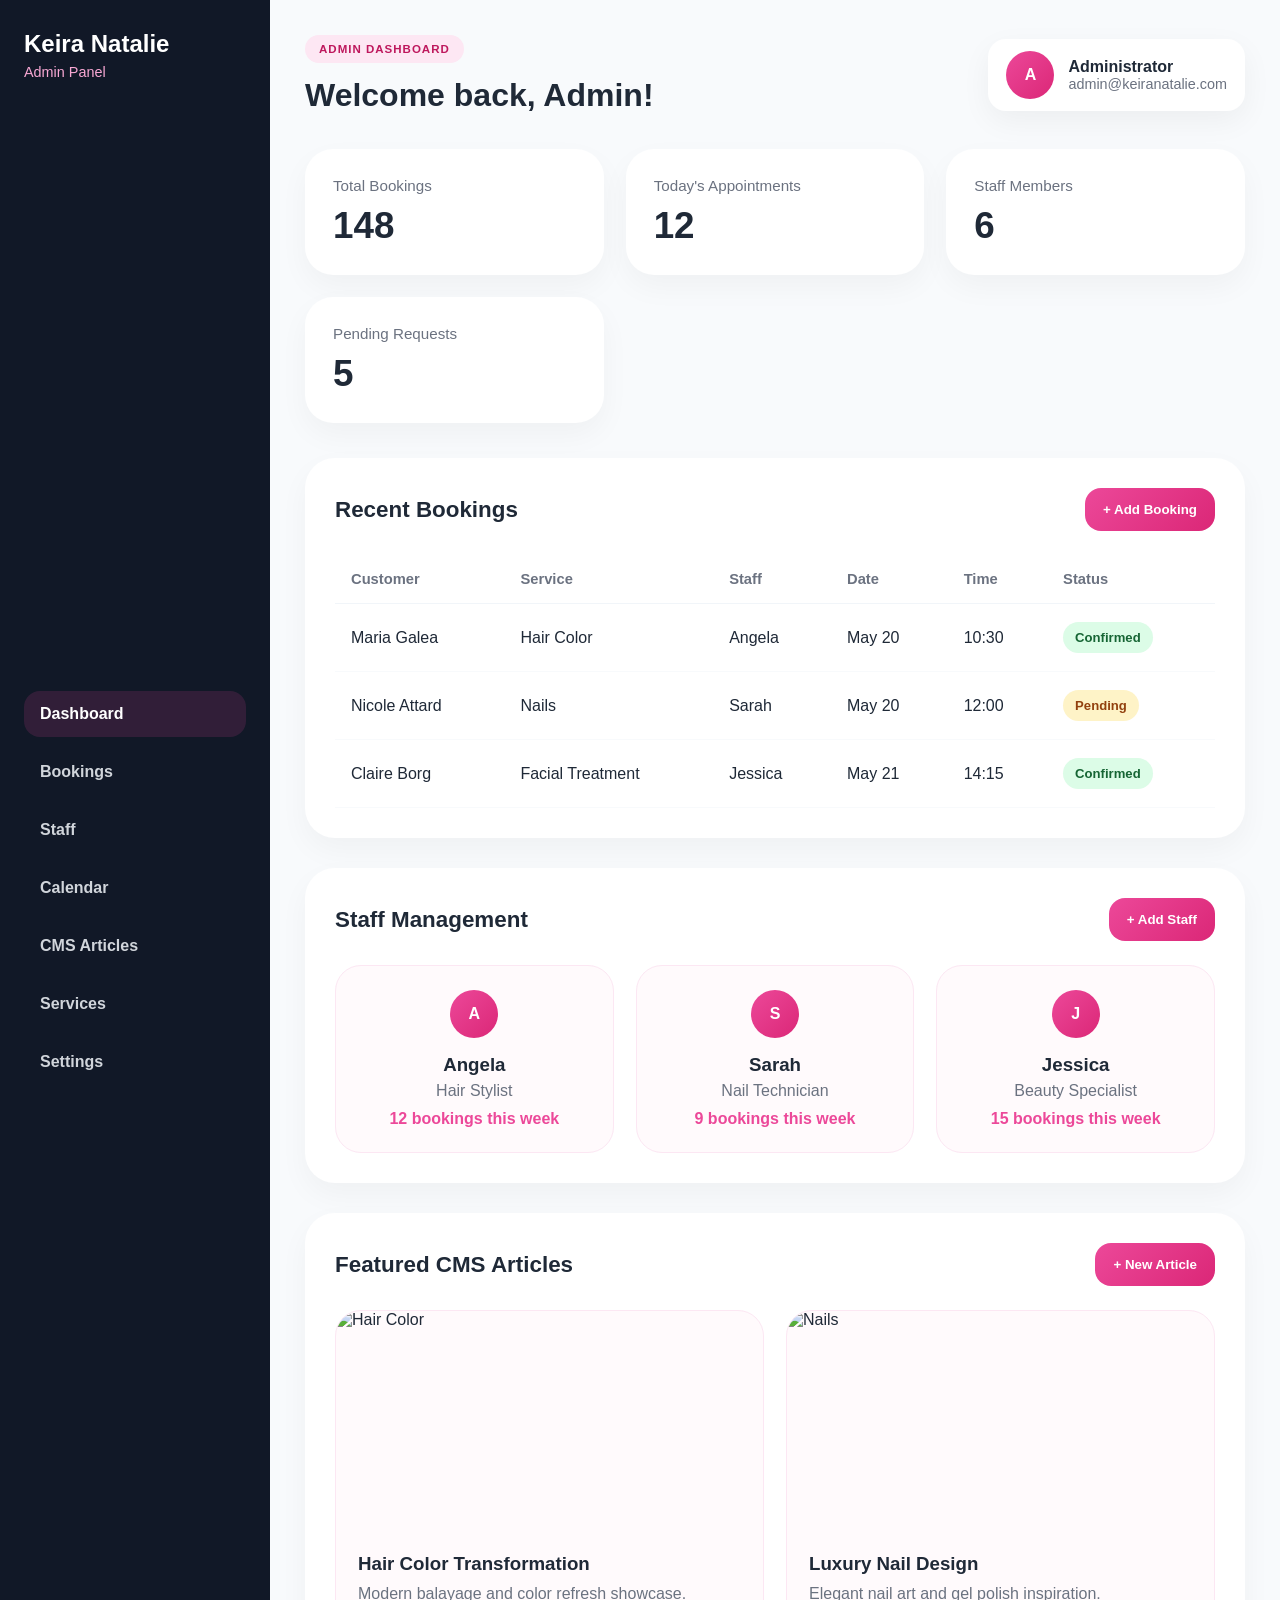
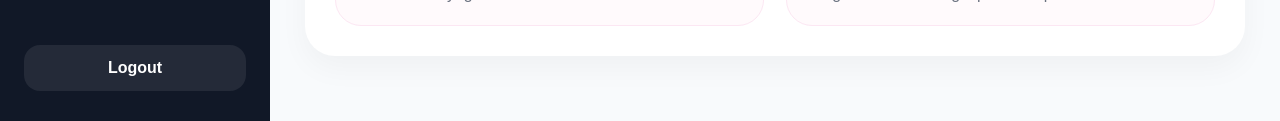
==== admin-dashboard.html @ ca8b6e3d "Add files via upload" ====
<!DOCTYPE html>
<html lang="en">
<head>
  <meta charset="UTF-8" />
  <meta name="viewport" content="width=device-width, initial-scale=1.0" />

  <title>Admin Dashboard | Keira Natalie Beauty & Hair Studio</title>

  <link rel="stylesheet" href="dashboard.css" />
</head>

<body>

  <div class="dashboard">

    <!-- SIDEBAR -->

    <aside class="sidebar">

      <div class="sidebar-logo">
        <h2>Keira Natalie</h2>
        <span>Admin Panel</span>
      </div>

      <nav class="sidebar-nav">
        <a href="#" class="active">Dashboard</a>
        <a href="#">Bookings</a>
        <a href="#">Staff</a>
        <a href="#">Calendar</a>
        <a href="#">CMS Articles</a>
        <a href="#">Services</a>
        <a href="#">Settings</a>
      </nav>

      <a href="login.html" class="logout-btn">
        Logout
      </a>

    </aside>

    <!-- MAIN -->

    <main class="main-content">

      <!-- TOPBAR -->

      <header class="topbar">

        <div>
          <p class="dashboard-label">Admin Dashboard</p>
          <h1>Welcome back, Admin!</h1>
        </div>

        <div class="admin-profile">
          <div class="profile-avatar">A</div>

          <div>
            <strong>Administrator</strong>
            <p>admin@keiranatalie.com</p>
          </div>
        </div>

      </header>

      <!-- STATS -->

      <section class="stats-grid">

        <div class="stat-card">
          <span>Total Bookings</span>
          <h2>148</h2>
        </div>

        <div class="stat-card">
          <span>Today's Appointments</span>
          <h2>12</h2>
        </div>

        <div class="stat-card">
          <span>Staff Members</span>
          <h2>6</h2>
        </div>

        <div class="stat-card">
          <span>Pending Requests</span>
          <h2>5</h2>
        </div>

      </section>

      <!-- BOOKINGS -->

      <section class="dashboard-section">

        <div class="section-header">
          <h2>Recent Bookings</h2>

          <button class="primary-btn">
            + Add Booking
          </button>
        </div>

        <div class="table-wrapper">

          <table>

            <thead>
              <tr>
                <th>Customer</th>
                <th>Service</th>
                <th>Staff</th>
                <th>Date</th>
                <th>Time</th>
                <th>Status</th>
              </tr>
            </thead>

            <tbody>

              <tr>
                <td>Maria Galea</td>
                <td>Hair Color</td>
                <td>Angela</td>
                <td>May 20</td>
                <td>10:30</td>
                <td>
                  <span class="status confirmed">
                    Confirmed
                  </span>
                </td>
              </tr>

              <tr>
                <td>Nicole Attard</td>
                <td>Nails</td>
                <td>Sarah</td>
                <td>May 20</td>
                <td>12:00</td>
                <td>
                  <span class="status pending">
                    Pending
                  </span>
                </td>
              </tr>

              <tr>
                <td>Claire Borg</td>
                <td>Facial Treatment</td>
                <td>Jessica</td>
                <td>May 21</td>
                <td>14:15</td>
                <td>
                  <span class="status confirmed">
                    Confirmed
                  </span>
                </td>
              </tr>

            </tbody>

          </table>

        </div>

      </section>

      <!-- STAFF -->

      <section class="dashboard-section">

        <div class="section-header">
          <h2>Staff Management</h2>

          <button class="primary-btn">
            + Add Staff
          </button>
        </div>

        <div class="staff-grid">

          <div class="staff-card">
            <div class="staff-avatar">A</div>

            <h3>Angela</h3>

            <p>Hair Stylist</p>

            <span>12 bookings this week</span>
          </div>

          <div class="staff-card">
            <div class="staff-avatar">S</div>

            <h3>Sarah</h3>

            <p>Nail Technician</p>

            <span>9 bookings this week</span>
          </div>

          <div class="staff-card">
            <div class="staff-avatar">J</div>

            <h3>Jessica</h3>

            <p>Beauty Specialist</p>

            <span>15 bookings this week</span>
          </div>

        </div>

      </section>

      <!-- CMS -->

      <section class="dashboard-section">

        <div class="section-header">
          <h2>Featured CMS Articles</h2>

          <button class="primary-btn">
            + New Article
          </button>
        </div>

        <div class="cms-grid">

          <article class="cms-card">
            <img 
              src="images/service1.jpg" 
              alt="Hair Color"
            />

            <div class="cms-content">
              <h3>Hair Color Transformation</h3>

              <p>
                Modern balayage and color refresh showcase.
              </p>
            </div>
          </article>

          <article class="cms-card">
            <img 
              src="images/service2.jpg" 
              alt="Nails"
            />

            <div class="cms-content">
              <h3>Luxury Nail Design</h3>

              <p>
                Elegant nail art and gel polish inspiration.
              </p>
            </div>
          </article>

        </div>

      </section>

    </main>

  </div>
  <script src="dashboard.js"></script>
</body>
</html>
---- dashboard.css ----
* {
  margin: 0;
  padding: 0;
  box-sizing: border-box;
}

body {
  font-family: "Inter", Arial, sans-serif;
  background: #f8fafc;
  color: #1f2937;
}

/* DASHBOARD LAYOUT */

.dashboard {
  display: grid;
  grid-template-columns: 270px 1fr;
  min-height: 100vh;
}

/* SIDEBAR */

.sidebar {
  background: #111827;
  color: white;

  padding: 30px 24px;

  display: flex;
  flex-direction: column;
  justify-content: space-between;
}

.sidebar-logo h2 {
  font-size: 1.5rem;
  margin-bottom: 5px;
}

.sidebar-logo span {
  color: #f9a8d4;
  font-size: 0.9rem;
}

.sidebar-nav {
  margin-top: 50px;

  display: flex;
  flex-direction: column;
  gap: 12px;
}

.sidebar-nav a {
  text-decoration: none;
  color: #d1d5db;

  padding: 14px 16px;

  border-radius: 16px;

  transition: 0.25s ease;

  font-weight: 600;
}

.sidebar-nav a:hover,
.sidebar-nav a.active {
  background: rgba(236, 72, 153, 0.15);
  color: white;
}

.logout-btn {
  text-decoration: none;

  background: rgba(255, 255, 255, 0.08);

  padding: 14px 16px;

  border-radius: 16px;

  color: white;

  text-align: center;

  font-weight: 700;

  transition: 0.25s ease;
}

.logout-btn:hover {
  background: rgba(236, 72, 153, 0.2);
}

/* MAIN CONTENT */

.main-content {
  padding: 35px;
}

/* TOPBAR */

.topbar {
  display: flex;
  justify-content: space-between;
  align-items: center;

  gap: 20px;

  margin-bottom: 35px;
}

.dashboard-label {
  display: inline-block;

  padding: 8px 14px;

  border-radius: 999px;

  background: #fde7f3;
  color: #be185d;

  font-size: 0.72rem;
  font-weight: 700;

  letter-spacing: 1px;
  text-transform: uppercase;

  margin-bottom: 14px;
}

.topbar h1 {
  font-size: 2rem;
}

.admin-profile {
  display: flex;
  align-items: center;
  gap: 14px;

  background: white;

  padding: 12px 18px;

  border-radius: 18px;

  box-shadow: 0 10px 30px rgba(0, 0, 0, 0.05);
}

.admin-profile p {
  color: #6b7280;
  font-size: 0.9rem;
}

.profile-avatar,
.staff-avatar {
  width: 48px;
  height: 48px;

  border-radius: 50%;

  display: flex;
  justify-content: center;
  align-items: center;

  background: linear-gradient(
    135deg,
    #ec4899,
    #db2777
  );

  color: white;

  font-weight: 800;
}

/* STATS */

.stats-grid {
  display: grid;
  grid-template-columns: repeat(auto-fit, minmax(220px, 1fr));

  gap: 22px;

  margin-bottom: 35px;
}

.stat-card {
  background: white;

  border-radius: 28px;

  padding: 28px;

  box-shadow: 0 12px 30px rgba(0, 0, 0, 0.04);
}

.stat-card span {
  color: #6b7280;
  font-size: 0.95rem;
}

.stat-card h2 {
  font-size: 2.3rem;
  margin-top: 10px;
}

/* DASHBOARD SECTION */

.dashboard-section {
  background: white;

  border-radius: 30px;

  padding: 30px;

  margin-bottom: 30px;

  box-shadow: 0 12px 30px rgba(0, 0, 0, 0.04);
}

.section-header {
  display: flex;
  justify-content: space-between;
  align-items: center;

  gap: 20px;

  margin-bottom: 24px;
}

.section-header h2 {
  font-size: 1.4rem;
}

/* BUTTON */

.primary-btn {
  border: none;

  padding: 14px 18px;

  border-radius: 16px;

  background: linear-gradient(
    135deg,
    #ec4899,
    #db2777
  );

  color: white;

  font-weight: 700;

  cursor: pointer;

  transition: 0.25s ease;
}

.primary-btn:hover {
  transform: translateY(-2px);

  box-shadow: 0 12px 25px rgba(236, 72, 153, 0.25);
}

/* TABLE */

.table-wrapper {
  overflow-x: auto;
}

table {
  width: 100%;
  border-collapse: collapse;
}

table th {
  text-align: left;

  padding: 16px;

  color: #6b7280;

  font-size: 0.92rem;
  font-weight: 700;

  border-bottom: 1px solid #f1f5f9;
}

table td {
  padding: 18px 16px;

  border-bottom: 1px solid #f8fafc;
}

.status {
  display: inline-flex;

  padding: 8px 12px;

  border-radius: 999px;

  font-size: 0.82rem;
  font-weight: 700;
}

.status.confirmed {
  background: #dcfce7;
  color: #166534;
}

.status.pending {
  background: #fef3c7;
  color: #92400e;
}

/* STAFF */

.staff-grid {
  display: grid;
  grid-template-columns: repeat(auto-fit, minmax(220px, 1fr));

  gap: 22px;
}

.staff-card {
  background: #fffafc;

  border-radius: 26px;

  padding: 24px;

  text-align: center;

  border: 1px solid #fce7f3;
}

.staff-card .staff-avatar {
  margin: 0 auto 16px;
}

.staff-card h3 {
  margin-bottom: 6px;
}

.staff-card p {
  color: #6b7280;
  margin-bottom: 10px;
}

.staff-card span {
  color: #ec4899;
  font-weight: 600;
}

/* CMS */

.cms-grid {
  display: grid;
  grid-template-columns: repeat(auto-fit, minmax(260px, 1fr));

  gap: 22px;
}

.cms-card {
  overflow: hidden;

  border-radius: 26px;

  background: #fffafc;

  border: 1px solid #fce7f3;
}

.cms-card img {
  width: 100%;
  height: 220px;

  object-fit: cover;

  display: block;
}

.cms-content {
  padding: 22px;
}

.cms-content h3 {
  margin-bottom: 10px;
}

.cms-content p {
  color: #6b7280;
}

/* MOBILE */

@media (max-width: 992px) {

  .dashboard {
    grid-template-columns: 1fr;
  }

  .sidebar {
    display: none;
  }

  .main-content {
    padding: 22px;
  }

  .topbar {
    flex-direction: column;
    align-items: flex-start;
  }

}

@media (max-width: 768px) {

  .main-content {
    padding: 18px;
  }

  .dashboard-section {
    padding: 22px;
  }

  .section-header {
    flex-direction: column;
    align-items: flex-start;
  }

  .topbar h1 {
    font-size: 1.6rem;
  }

}
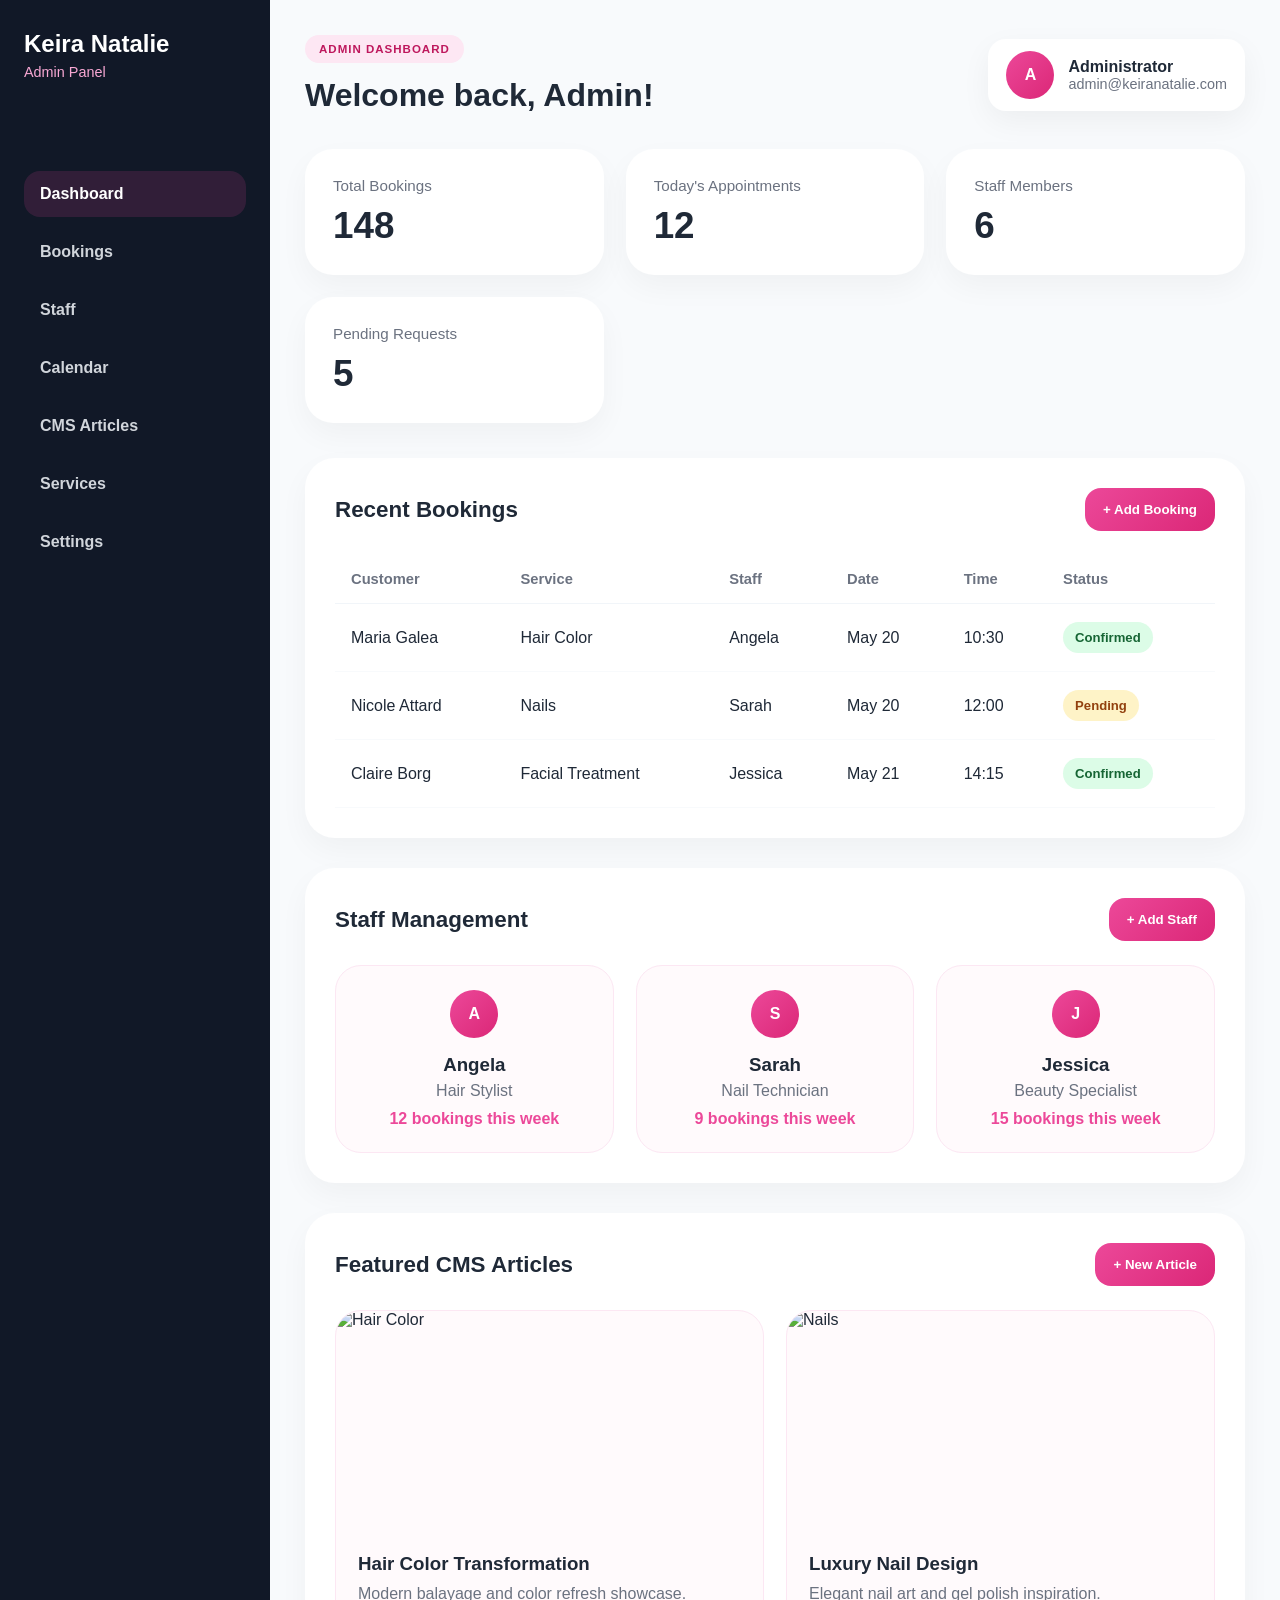
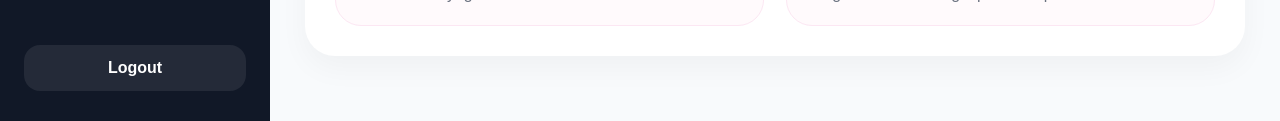
==== commit 33f86c22: "Update admin-dashboard.html" ====
--- a/admin-dashboard.html
+++ b/admin-dashboard.html
@@ -6,6 +6,7 @@
 
   <title>Admin Dashboard | Keira Natalie Beauty & Hair Studio</title>
 
+  <link rel="icon" type="image/png" href="favicon.png">
   <link rel="stylesheet" href="dashboard.css" />
 </head>
 
@@ -265,4 +266,4 @@
   </div>
   <script src="dashboard.js"></script>
 </body>
-</html>+</html>
--- a/dashboard.css
+++ b/dashboard.css
@@ -28,7 +28,8 @@
 
   display: flex;
   flex-direction: column;
-  justify-content: space-between;
+
+  gap: 40px;
 }
 
 .sidebar-logo h2 {
@@ -84,6 +85,7 @@
   font-weight: 700;
 
   transition: 0.25s ease;
+  margin-top: auto;
 }
 
 .logout-btn:hover {
@@ -433,4 +435,4 @@
     font-size: 1.6rem;
   }
 
-}+}
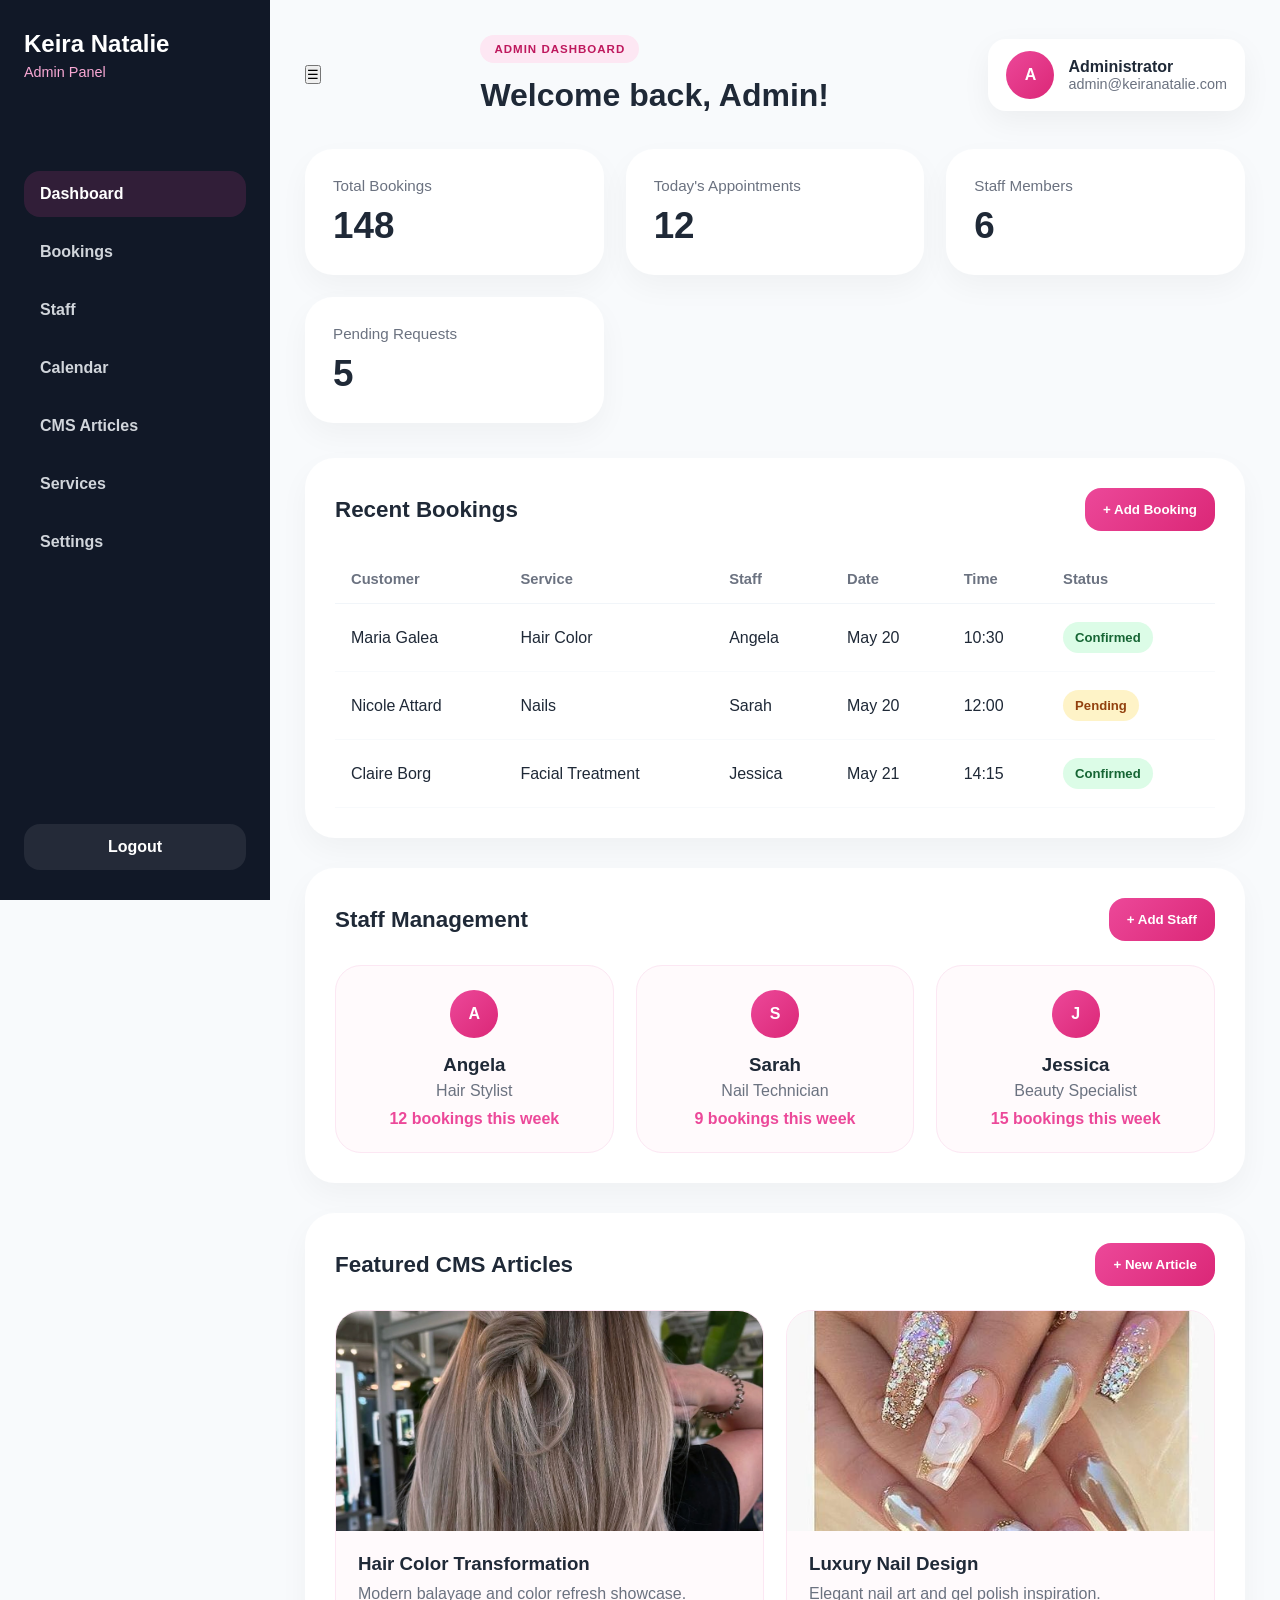
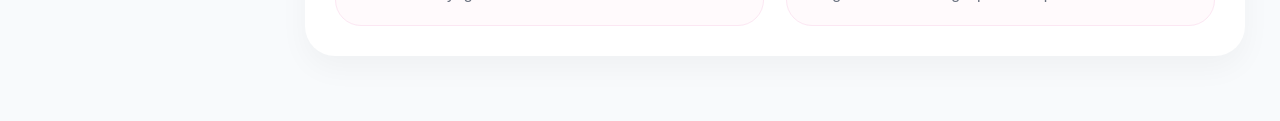
==== commit 9cb17bb4: "Update admin-dashboard.html" ====
--- a/admin-dashboard.html
+++ b/admin-dashboard.html
@@ -24,9 +24,9 @@
       </div>
 
       <nav class="sidebar-nav">
-        <a href="#" class="active">Dashboard</a>
-        <a href="#">Bookings</a>
-        <a href="#">Staff</a>
+        <a href="#dashboard" class="active">Dashboard</a>
+        <a href="#recent-bookings">Bookings</a>
+        <a href="#staff">Staff</a>
         <a href="#">Calendar</a>
         <a href="#">CMS Articles</a>
         <a href="#">Services</a>
@@ -46,9 +46,13 @@
       <!-- TOPBAR -->
 
       <header class="topbar">
+        
+        <button class="dashboard-menu-btn" id="dashboardMenuBtn">
+          ☰
+        </button>
 
         <div>
-          <p class="dashboard-label">Admin Dashboard</p>
+          <p class="dashboard-label" id="dashboard">Admin Dashboard</p>
           <h1>Welcome back, Admin!</h1>
         </div>
 
@@ -91,7 +95,7 @@
 
       <!-- BOOKINGS -->
 
-      <section class="dashboard-section">
+      <section class="dashboard-section" id="recent-bookings">
 
         <div class="section-header">
           <h2>Recent Bookings</h2>
@@ -169,7 +173,7 @@
 
       <section class="dashboard-section">
 
-        <div class="section-header">
+        <div class="section-header" id="staff">
           <h2>Staff Management</h2>
 
           <button class="primary-btn">
@@ -229,7 +233,7 @@
 
           <article class="cms-card">
             <img 
-              src="images/service1.jpg" 
+              src="images/blonde-dimensional-hair-color.jpg" 
               alt="Hair Color"
             />
 
@@ -244,7 +248,7 @@
 
           <article class="cms-card">
             <img 
-              src="images/service2.jpg" 
+              src="images/cover11.jpg" 
               alt="Nails"
             />
 
--- a/dashboard.css
+++ b/dashboard.css
@@ -10,11 +10,13 @@
   color: #1f2937;
 }
 
+html {
+  scroll-behavior: smooth;
+}
+
 /* DASHBOARD LAYOUT */
 
 .dashboard {
-  display: grid;
-  grid-template-columns: 270px 1fr;
   min-height: 100vh;
 }
 
@@ -30,6 +32,15 @@
   flex-direction: column;
 
   gap: 40px;
+
+  position: fixed;
+  top: 0;
+  left: 0;
+
+  width: 270px;
+  height: 100vh;
+
+  overflow-y: auto;
 }
 
 .sidebar-logo h2 {
@@ -95,7 +106,10 @@
 /* MAIN CONTENT */
 
 .main-content {
+  margin-left: 270px;
   padding: 35px;
+
+  min-height: 100vh;
 }
 
 /* TOPBAR */
@@ -415,6 +429,124 @@
   }
 
 }
+/* CALENDAR */
+
+.calendar-demo {
+  display: grid;
+  grid-template-columns: repeat(auto-fit, minmax(150px, 1fr));
+  gap: 18px;
+}
+
+.calendar-day {
+  background: #fffafc;
+  border: 1px solid #fce7f3;
+  border-radius: 24px;
+  padding: 22px;
+  min-height: 150px;
+
+  display: flex;
+  flex-direction: column;
+  justify-content: space-between;
+
+  transition: 0.25s ease;
+}
+
+.calendar-day:hover {
+  transform: translateY(-4px);
+  box-shadow: 0 14px 30px rgba(236, 72, 153, 0.12);
+}
+
+.calendar-day strong {
+  color: #be185d;
+  font-size: 0.95rem;
+}
+
+.calendar-day span {
+  font-size: 2.4rem;
+  font-weight: 800;
+  color: #111827;
+}
+
+.calendar-day small {
+  color: #6b7280;
+  font-weight: 600;
+}
+
+.calendar-day.active {
+  background: linear-gradient(135deg, #ec4899, #db2777);
+  border-color: transparent;
+  color: white;
+}
+
+.calendar-day.active strong,
+.calendar-day.active span,
+.calendar-day.active small {
+  color: white;
+}
+
+.calendar-day.leave {
+  background: #f3f4f6;
+  border-color: #e5e7eb;
+}
+
+.calendar-day.leave strong {
+  color: #6b7280;
+}
+
+/* LEAVE FORM / INPUTS */
+
+.leave-form {
+  display: grid;
+  grid-template-columns: repeat(2, 1fr);
+  gap: 22px;
+}
+
+.leave-form label {
+  display: flex;
+  flex-direction: column;
+  gap: 10px;
+
+  color: #374151;
+  font-weight: 700;
+}
+
+.leave-form input,
+.leave-form textarea {
+  width: 100%;
+  border: 1px solid #e5e7eb;
+  outline: none;
+
+  padding: 15px 16px;
+  border-radius: 16px;
+
+  font: inherit;
+  color: #111827;
+  background: #f9fafb;
+
+  transition: 0.25s ease;
+}
+
+.leave-form input:focus,
+.leave-form textarea:focus {
+  border-color: #ec4899;
+  background: white;
+  box-shadow: 0 0 0 4px rgba(236, 72, 153, 0.12);
+}
+
+.leave-form textarea {
+  min-height: 130px;
+  resize: vertical;
+}
+
+.leave-form label:nth-child(3),
+.leave-form button {
+  grid-column: 1 / -1;
+}
+
+.leave-form button {
+  justify-self: flex-start;
+}
+
 
 @media (max-width: 768px) {
 
@@ -435,4 +567,29 @@
     font-size: 1.6rem;
   }
 
-}
+    .leave-form {
+    grid-template-columns: 1fr;
+  }
+
+  .calendar-demo {
+    grid-template-columns: 1fr;
+  }
+
+  @media (max-width: 992px) {
+
+  .sidebar {
+    display: none;
+  }
+
+  .main-content {
+    margin-left: 0;
+    padding: 22px;
+  }
+
+  .topbar {
+    flex-direction: column;
+    align-items: flex-start;
+  }
+  }
+
+}
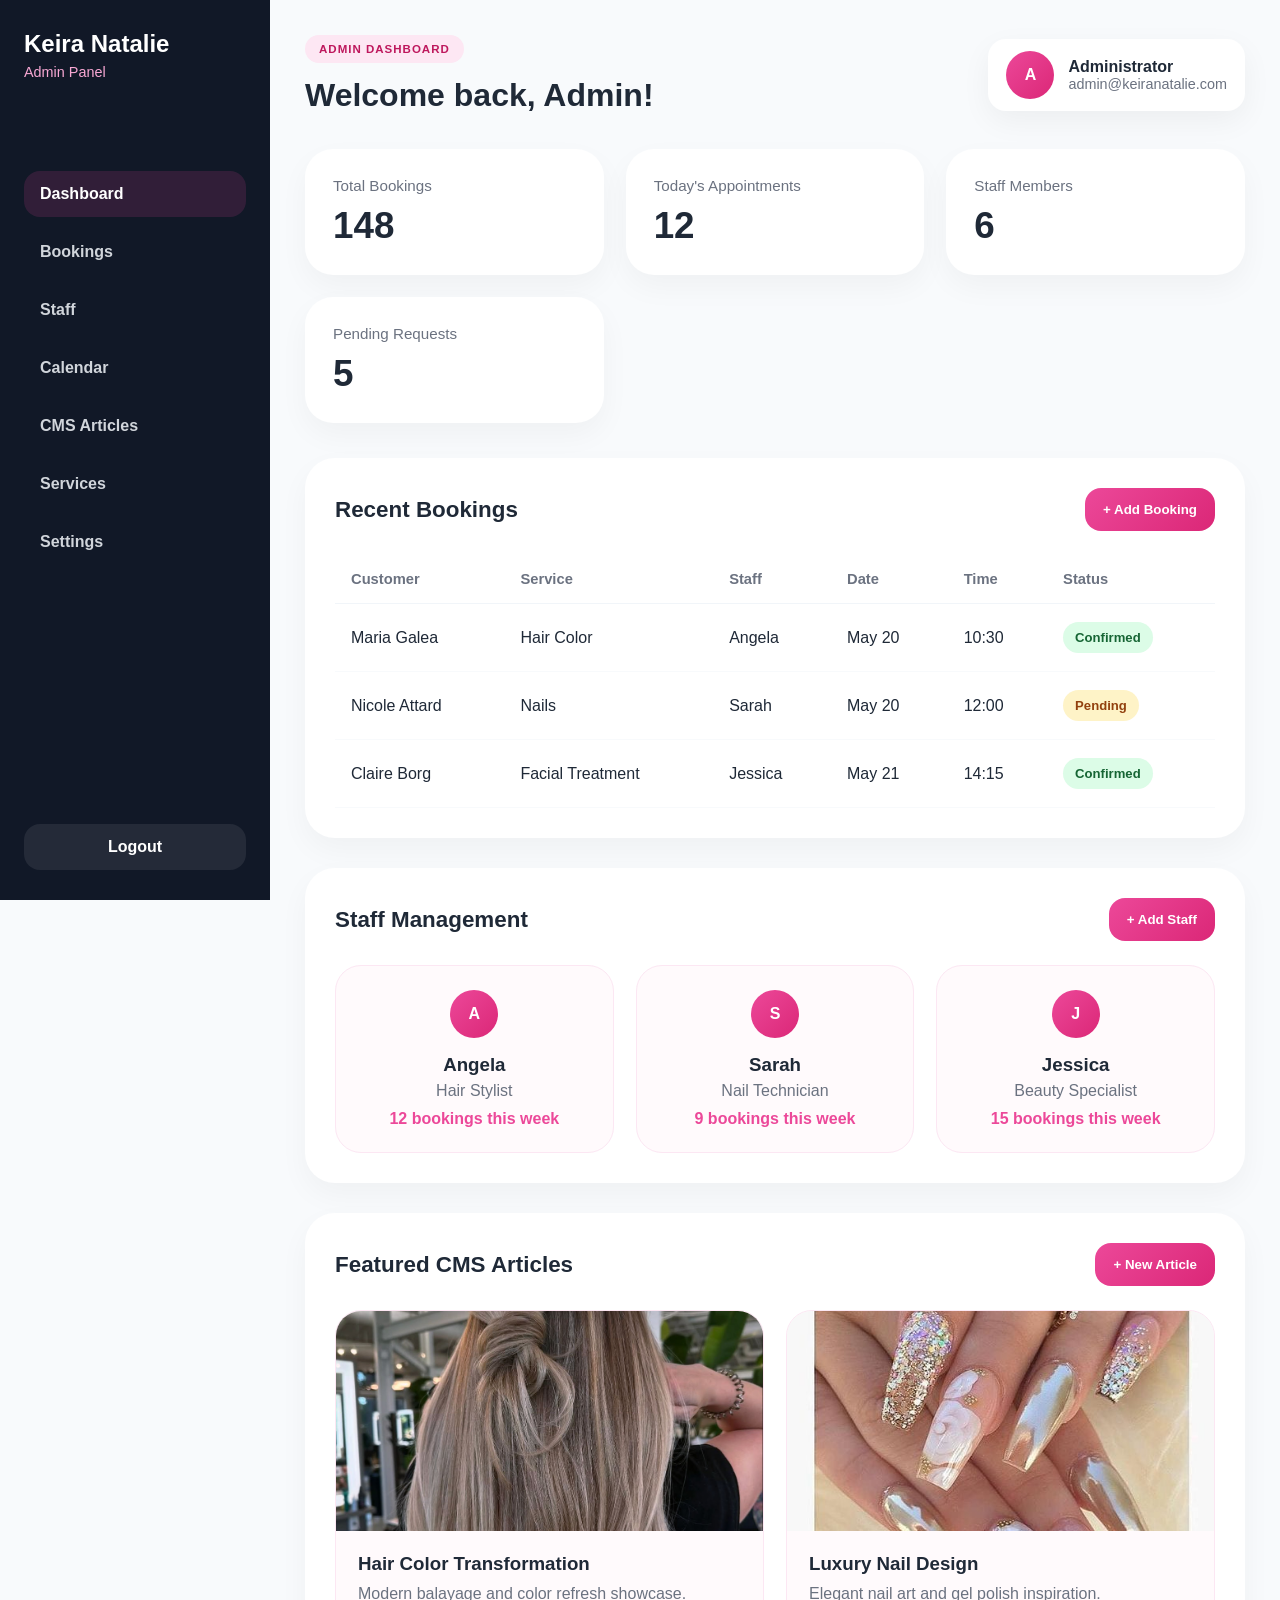
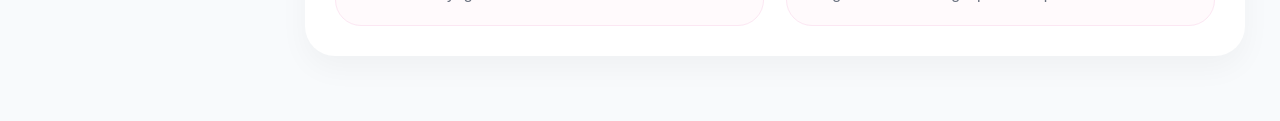
==== commit 565d04bd: "Add sidebar close button to admin dashboard Added a sidebar close button for better navigation." ====
--- a/admin-dashboard.html
+++ b/admin-dashboard.html
@@ -17,6 +17,10 @@
     <!-- SIDEBAR -->
 
     <aside class="sidebar">
+
+      <button class="sidebar-close-btn" id="sidebarCloseBtn">
+        ×
+      </button>
 
       <div class="sidebar-logo">
         <h2>Keira Natalie</h2>
--- a/dashboard.css
+++ b/dashboard.css
@@ -20,6 +20,10 @@
   min-height: 100vh;
 }
 
+.dashboard-menu-btn {
+  display: none;
+}
+
 /* SIDEBAR */
 
 .sidebar {
@@ -78,6 +82,10 @@
 .sidebar-nav a.active {
   background: rgba(236, 72, 153, 0.15);
   color: white;
+}
+
+.sidebar-close-btn {
+  display: none;
 }
 
 .logout-btn {
@@ -416,18 +424,82 @@
   }
 
   .sidebar {
-    display: none;
+    position: fixed;
+    top: 0;
+    left: -100%;
+
+    width: 280px;
+    height: 100vh;
+
+    z-index: 2000;
+
+    transition: left 0.3s ease;
+
+    display: flex;
+  }
+
+  .sidebar.active {
+    left: 0;
+  }
+
+  .sidebar-close-btn {
+    position: absolute;
+    top: 18px;
+    right: 18px;
+
+    width: 38px;
+    height: 38px;
+
+    display: flex;
+    align-items: center;
+    justify-content: center;
+
+    border: none;
+    border-radius: 50%;
+
+    background: rgba(255, 255, 255, 0.08);
+    color: white;
+
+    font-size: 1.8rem;
+    line-height: 1;
+
+    cursor: pointer;
+  }
+
+  .sidebar-close-btn:hover {
+    background: rgba(236, 72, 153, 0.25);
   }
 
   .main-content {
-    padding: 22px;
-  }
-
+    margin-left: 0;
+    width: 100%;
+    padding: 20px 16px;
+  }
+  
   .topbar {
     flex-direction: column;
     align-items: flex-start;
   }
 
+  .dashboard-menu-btn {
+    width: 46px;
+    height: 46px;
+
+    display: flex;
+    align-items: center;
+    justify-content: center;
+
+    border: none;
+    border-radius: 14px;
+
+    background: white;
+
+    font-size: 1.5rem;
+    cursor: pointer;
+
+    box-shadow: 0 10px 25px rgba(0,0,0,0.06);
+  }
+  
 }
 /* CALENDAR */
 
@@ -578,18 +650,64 @@
   @media (max-width: 992px) {
 
   .sidebar {
-    display: none;
+    position: fixed;
+    top: 0;
+    left: -280px;
+
+    width: 280px;
+    height: 100vh;
+
+    z-index: 3000;
+
+    display: flex !important;
+
+    transition: left 0.3s ease;
+  }
+
+  .sidebar.active {
+    left: 0;
   }
 
   .main-content {
     margin-left: 0;
-    padding: 22px;
+    width: 100%;
+
+    padding: 20px 16px;
   }
 
   .topbar {
     flex-direction: column;
     align-items: flex-start;
   }
-  }
-
-}
+
+  .topbar > div:first-of-type {
+    grid-column: 1 / -1;
+  }
+
+  .dashboard-menu-btn {
+    grid-column: 1;
+    grid-row: 1;
+
+    width: 46px;
+    height: 46px;
+
+    flex-shrink: 0;
+  }
+
+  .admin-profile {
+    grid-column: 1 / -1;
+
+    width: 100%;
+
+    justify-content: flex-start;
+  }
+
+  .topbar h1 {
+    font-size: 2.2rem;
+    line-height: 1.05;
+    margin-top: 8px;
+  }
+
+}
+
+}
